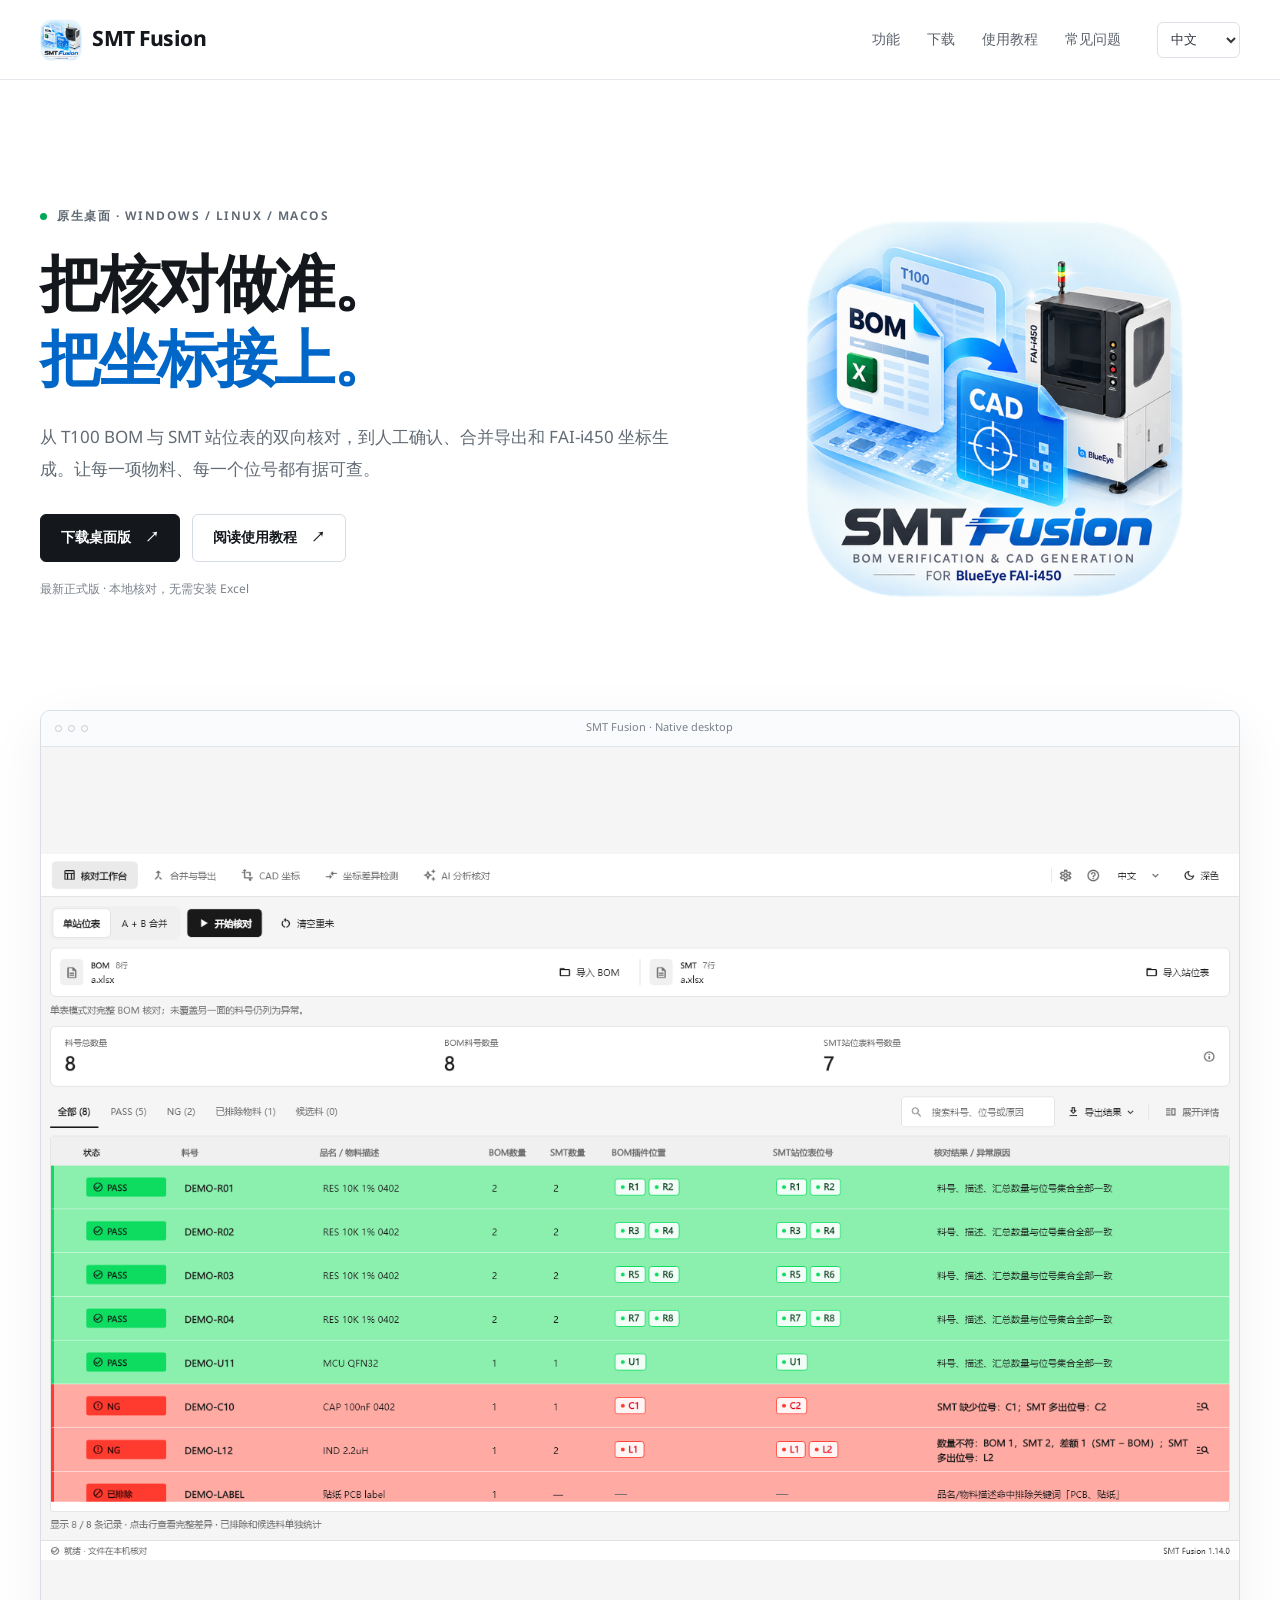
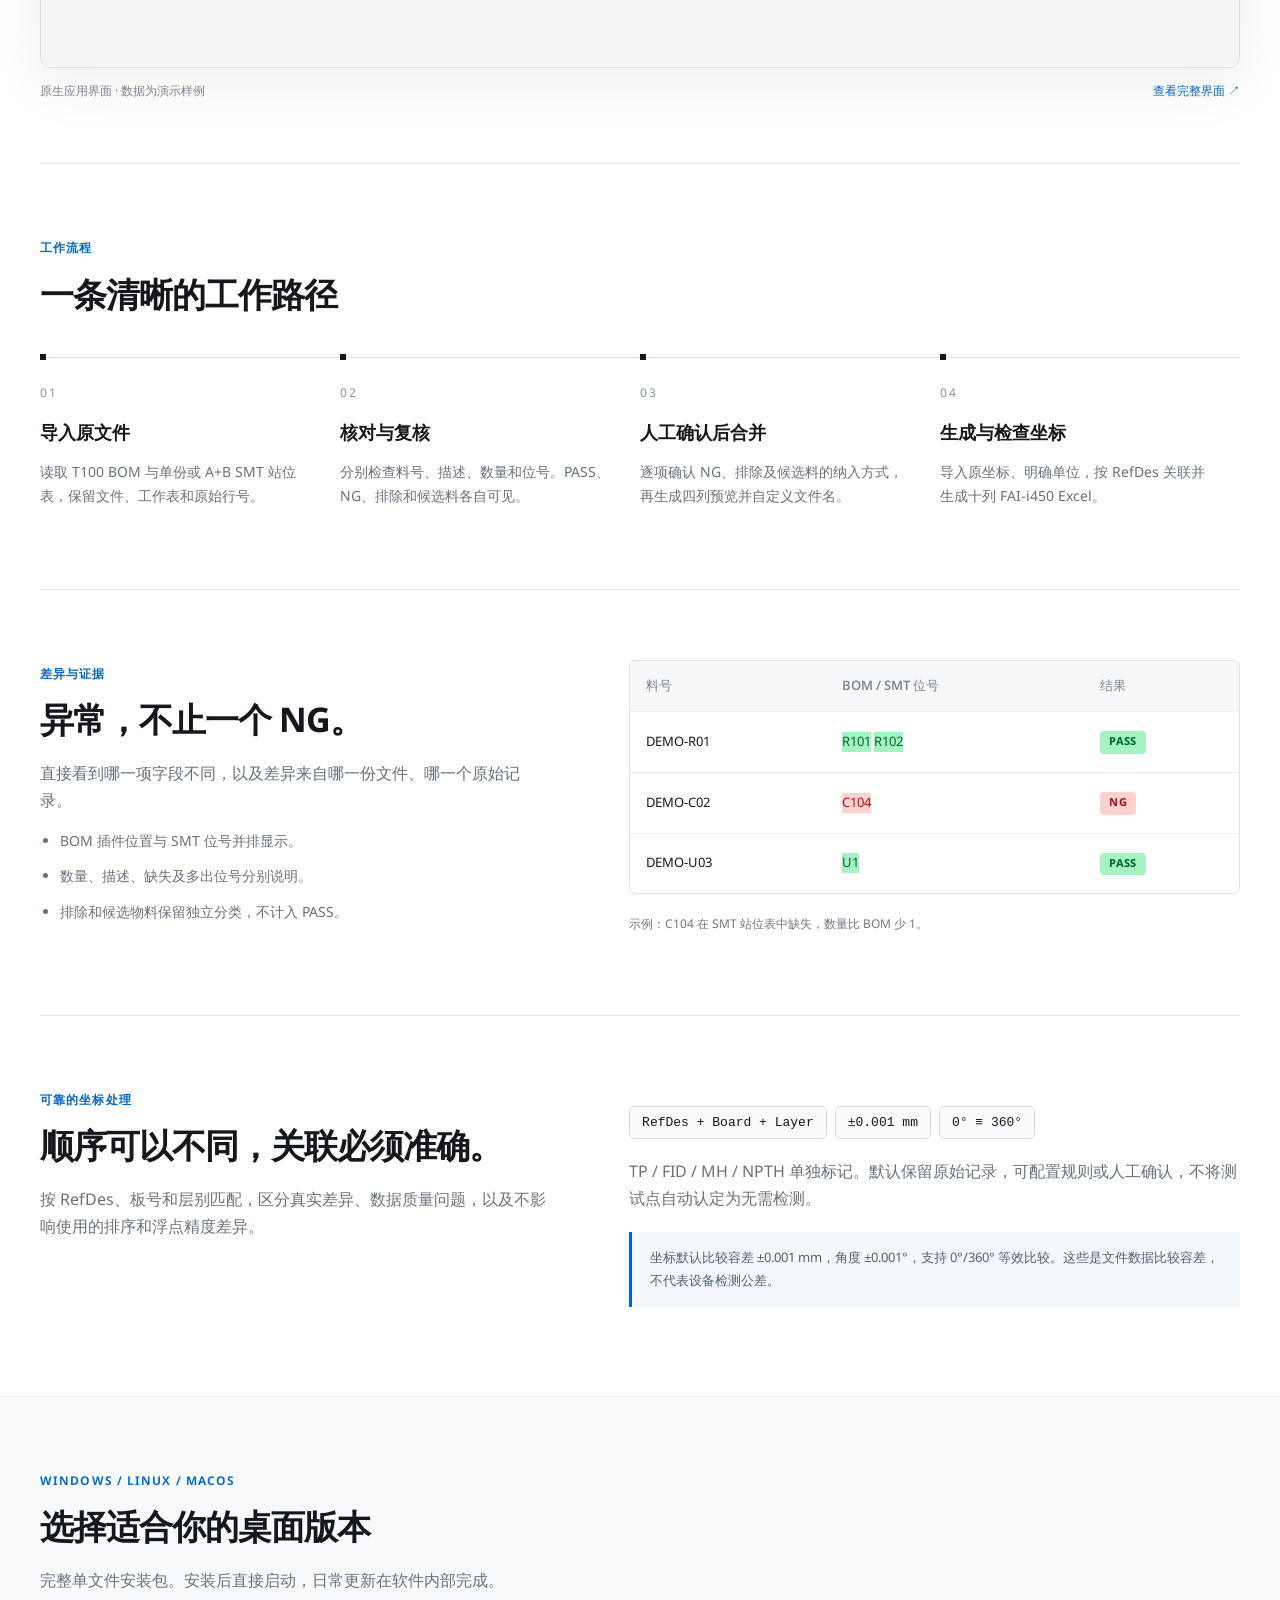
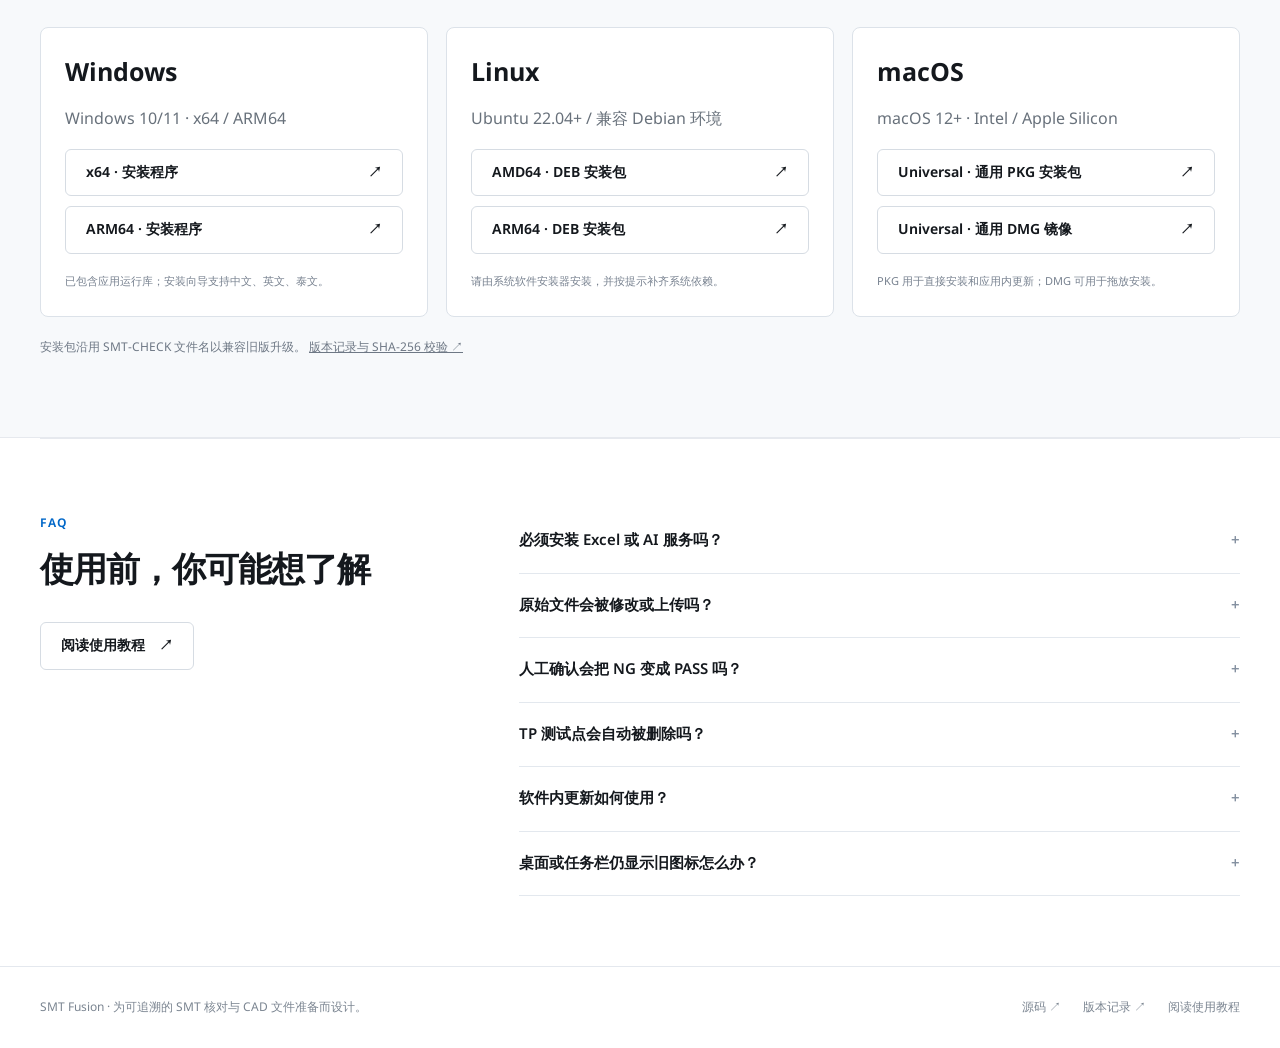
==== website/index.html @ 7cb25e5f "Fix Windows shell icons, streamline desktop UI and add multilingual site" ====
<!doctype html>
<html lang="zh-CN" translate="no"><head><meta charset="utf-8"><meta name="google" content="notranslate"><meta name="viewport" content="width=device-width,initial-scale=1"><title>SMT Fusion — BOM 核对与 CAD 坐标生成</title><meta name="description" content="SMT Fusion 原生桌面应用：T100 BOM 与 SMT 站位表双向核对、人工确认合并、FAI-i450 坐标生成与坐标差异检测。下载 Windows、Linux、macOS 安装包，阅读完整使用教程。"><meta property="og:title" content="SMT Fusion · 从 BOM 核对到 CAD 坐标"><meta property="og:description" content="让每一项物料、每一个位号都有据可查。原生桌面应用与完整操作教程。"><meta property="og:image" content="https://smt-fusion-desktop.yy19273767397472432.chatgpt.site/assets/app-icon.png"><meta name="theme-color" content="#ffffff"><link rel="icon" href="assets/app-icon.png"><link rel="stylesheet" href="styles.css"><script src="content.js" defer></script><script src="site.js" defer></script></head><body data-page="home"><a class="skip" href="#main">跳至内容 / Skip to content</a><header id="site-header"></header><main id="main"></main><footer id="site-footer"></footer></body></html>
---- website/styles.css ----
@font-face{font-family:NotoThai;src:url(assets/NotoSansThai.ttf) format('truetype');font-display:swap}*{box-sizing:border-box}html{scroll-behavior:smooth;scroll-padding-top:95px}body{margin:0;background:#fff;color:#14181d;font:16px/1.7 Inter,-apple-system,BlinkMacSystemFont,"Segoe UI","Microsoft YaHei",NotoThai,sans-serif}a{color:inherit;text-decoration:none}button,input,select{font:inherit}button,a,select,input{outline-offset:5px}button,a,select{touch-action:manipulation}a:focus-visible,button:focus-visible,select:focus-visible,input:focus-visible{outline:2px solid #0067c8}.skip{position:fixed;left:12px;top:-70px;background:#14181d;color:#fff;padding:12px;z-index:20}.skip:focus{top:8px}.container{width:min(1240px,calc(100% - 80px));margin:auto}.site-header{height:80px;border-bottom:1px solid #e4e7eb;background:#fff;position:sticky;top:0;z-index:10}.header-inner{height:100%;display:flex;align-items:center;gap:36px}.brand{display:flex;align-items:center;gap:10px;font-weight:750;font-size:21px;white-space:nowrap;letter-spacing:-.5px}.brand img{width:42px;height:42px}.header-inner nav{display:flex;gap:27px;margin-left:auto;font-size:14px;color:#5b616b}.header-inner nav a:hover,.header-inner nav a[aria-current]{color:#0067c8}.lang{background:#fff;border:1px solid #dce1e7;border-radius:6px;padding:6px 9px;font-size:13px;color:#303840}.hero{padding:72px 0 46px;display:grid;grid-template-columns:1.3fr 1fr;align-items:center;gap:70px}.eyebrow{font-size:12px;letter-spacing:1.5px;color:#5f6873;font-weight:650;text-transform:uppercase;display:flex;gap:10px;align-items:center}.eyebrow:before{content:"";width:7px;height:7px;border-radius:50%;background:#00a858}.hero h1{font-size:clamp(40px,4.8vw,66px);line-height:1.22;letter-spacing:-2.5px;margin:23px 0 22px;font-weight:760}.hero h1 em{font-style:normal;color:#0067c8}.lead{font-size:17px;line-height:1.9;color:#626b75;max-width:660px}.actions{display:flex;gap:12px;align-items:center;flex-wrap:wrap;margin-top:28px}.button{border:1px solid #d6dce3;padding:11px 20px;display:inline-flex;align-items:center;justify-content:center;gap:14px;border-radius:6px;font-size:14px;font-weight:650;cursor:pointer;background:#fff;min-height:46px}.button:hover{border-color:#14181d;background:#f4f6f8}.button.primary{background:#14181d;color:#fff;border-color:#14181d}.button.primary:hover{background:#343b45}.version-line{font-size:12px;color:#7b828b;margin-top:17px}.hero-art{width:100%;max-width:385px;justify-self:center;aspect-ratio:1;object-fit:contain}.product{margin:0 auto 62px}.window{border:1px solid #d9dee5;border-radius:10px;overflow:hidden;background:#f6f7f9;box-shadow:0 18px 55px #12203310}.window-bar{height:36px;display:flex;align-items:center;gap:6px;padding:0 14px;border-bottom:1px solid #e1e5ea;background:#fafbfc;color:#7b828b;font-size:11px}.window-dot{width:7px;height:7px;border:1px solid #c5ccd5;border-radius:50%}.window-bar span:last-child{margin:auto}.product img{width:100%;display:block;aspect-ratio:1560/920;object-fit:contain;background:#f5f5f5}.caption{font-size:12px;color:#7b828b;display:flex;gap:18px;justify-content:space-between;flex-wrap:wrap;margin-top:13px}.caption a{color:#0067c8}.section{padding:70px 0;border-top:1px solid #e6e9ee}.kicker{color:#0067c8;font-weight:650;font-size:12px;letter-spacing:1.1px;text-transform:uppercase}h2{font-size:34px;line-height:1.35;letter-spacing:-1px;margin:12px 0 16px;font-weight:720}h3{font-size:18px;margin:0 0 12px}p{margin:10px 0}.muted{color:#68717b}.workflow{display:grid;grid-template-columns:repeat(4,1fr);margin-top:38px;border-top:1px solid #dce2e9}.workflow article{padding:25px 27px 0 0;position:relative}.workflow article:before{content:"";display:block;width:6px;height:6px;background:#14181d;position:absolute;top:-4px}.step-num{color:#8893a2;font-size:12px;letter-spacing:2px;margin-bottom:15px;display:block}.workflow p{font-size:14px;color:#68717b}.split{display:grid;grid-template-columns:1fr 1.2fr;gap:80px;align-items:start}.split ul{padding-left:20px;color:#68717b;font-size:14px}.split li{margin:12px 0}.data-box{border:1px solid #dce2e9;border-radius:7px;overflow:hidden}.data-box table{width:100%;border-collapse:collapse;font-size:13px}.data-box th{font-weight:550;text-align:left;background:#f7f8fa;color:#7b828b;padding:14px 16px}.data-box td{padding:18px 16px;border-top:1px solid #edf0f3}.badge{display:inline-block;padding:2px 9px;border-radius:4px;font-size:11px;font-weight:750;letter-spacing:.3px}.pass{color:#00672e;background:#a6f3c2}.ng{color:#a5161f;background:#ffd2cf}.delta{font-size:12px;color:#db1532}.mini-note{padding:15px 17px;background:#fafbfc;font-size:12px;border-top:1px solid #e6e9ee;color:#6e7885}.tags{display:flex;gap:8px;flex-wrap:wrap;margin:20px 0}.tag{border:1px solid #d3dce8;background:#f8fafc;border-radius:5px;padding:6px 12px;font:13px/1.5 Consolas,monospace}.code-note{background:#f5f8fc;border-left:3px solid #0067c8;padding:19px 22px;font-size:14px;color:#415063;margin-top:22px}.downloads{background:#f7f9fb;border-top:1px solid #e6e9ee;border-bottom:1px solid #e6e9ee;padding:70px 0}.download-grid{display:grid;grid-template-columns:repeat(3,1fr);gap:18px;margin-top:32px}.download-card{background:#fff;border:1px solid #dce2e9;border-radius:8px;padding:24px;display:flex;flex-direction:column;align-items:start}.platform{font-size:25px;font-weight:700;margin-bottom:2px}.platform-note{color:#79838f;font-size:12px;margin:0 0 19px}.download-card .button{width:100%;justify-content:space-between;margin:5px 0}.download-card small{font-size:11px;color:#788290;margin-top:14px}.download-note{font-size:12px;color:#6e7885;margin-top:20px}.download-note a{text-decoration:underline}.faq-layout{display:grid;grid-template-columns:.7fr 1.3fr;gap:90px}.faq details{border-bottom:1px solid #e3e8ee;padding:19px 0}.faq summary{cursor:pointer;font-weight:600;font-size:15px;list-style:none;display:flex;justify-content:space-between;gap:15px}.faq summary:after{content:"+";color:#8490a0}.faq details[open] summary:after{content:"−"}.faq details p{font-size:14px;color:#68717b;padding-right:20px}.footer{padding:30px 0;border-top:1px solid #e4e8ee;font-size:12px;color:#7b8591}.footer-inner{display:flex;justify-content:space-between;gap:20px;align-items:center;flex-wrap:wrap}.footer a:hover{color:#0067c8}.footer-links{display:flex;gap:22px}.guide-shell{display:grid;grid-template-columns:220px 1fr;gap:65px;padding-top:42px;padding-bottom:80px}.guide-nav{position:sticky;top:105px;align-self:start;max-height:calc(100vh - 135px);overflow:auto}.guide-nav label{display:block;font-size:11px;color:#8a94a0;margin:20px 0 9px;letter-spacing:1px}.guide-nav a{display:block;padding:7px 11px;margin:2px 0;border-radius:4px;font-size:13px;color:#637080;border-left:2px solid transparent}.guide-nav a:hover,.guide-nav a.active{color:#0067c8;background:#f2f6fb;border-color:#0067c8}.guide-search{width:100%;border:1px solid #dce2e9;border-radius:5px;padding:9px 11px;font-size:12px;background:#fff}.guide-content{min-width:0;max-width:840px}.guide-content h1{font-size:39px;letter-spacing:-1.3px;line-height:1.4;margin:12px 0 18px}.guide-intro{color:#6e7885;font-size:15px}.guide-section{border-top:1px solid #e4e8ef;padding-top:27px;margin-top:38px;scroll-margin-top:100px}.guide-section h2{font-size:25px;letter-spacing:-.5px}.guide-section ol,.guide-section ul{padding-left:22px;font-size:14px}.guide-section li{padding:5px 0;line-height:1.95}.guide-section table{width:100%;border-collapse:collapse;font-size:13px;margin:20px 0}.guide-section th,.guide-section td{padding:12px;text-align:left;border:1px solid #e2e7ee}.guide-section th{background:#f7f9fb}.notice{padding:15px 18px;background:#f4f7fb;border-left:3px solid #0067c8;font-size:13px;color:#526071;margin:19px 0}.notice.red{border-color:#df2835;background:#fff5f4;color:#9f303a}.guide-section code{background:#f0f3f7;padding:2px 5px;border-radius:3px;font-size:12px;overflow-wrap:anywhere}.no-results{padding:25px 0;color:#7b8591}.empty{display:none!important}[hidden]{display:none!important}
@media(min-width:1500px){.hero{padding-top:90px}}@media(max-width:1000px){.container{width:calc(100% - 48px)}.hero{gap:35px;grid-template-columns:1.4fr 1fr}.hero h1{font-size:45px}.hero-art{max-width:300px}.header-inner{gap:18px}.header-inner nav{gap:17px}.split{gap:35px}.faq-layout{gap:35px}.guide-shell{grid-template-columns:175px 1fr;gap:35px}.download-card{padding:20px}.workflow article{padding-right:18px}h2{font-size:29px}}@media(max-width:700px){.container{width:calc(100% - 36px)}.site-header{height:68px}.brand{font-size:18px}.brand img{width:34px;height:34px}.header-inner{gap:10px}.header-inner nav{gap:15px;font-size:12px}.header-inner nav a:first-child,.header-inner nav a:last-child{display:none}.lang{max-width:84px;padding:5px}.hero{padding:38px 0 24px;grid-template-columns:1fr;gap:22px}.hero h1{font-size:43px;margin:18px 0;letter-spacing:-1.6px}.hero-art{max-width:250px;order:-1;display:none}.lead{font-size:15px}.hero .eyebrow{font-size:10px;letter-spacing:.5px}.button{padding:10px 15px;font-size:13px}.product{margin-bottom:36px}.product .window{border-radius:6px}.window-bar{height:27px;font-size:9px}.caption{font-size:10px;gap:7px}.section,.downloads{padding:43px 0}h2{font-size:28px}.workflow{grid-template-columns:repeat(2,1fr);gap:25px 10px}.workflow article:nth-child(n+3):before{display:none}.workflow article{padding-top:21px}.workflow h3{font-size:16px}.workflow p{font-size:13px}.split,.faq-layout{grid-template-columns:1fr;gap:23px}.data-box th,.data-box td{padding:12px 10px;font-size:12px}.download-grid{grid-template-columns:1fr;gap:13px}.download-card{padding:23px}.platform{font-size:22px}.faq-layout{gap:3px}.faq details{padding:17px 0}.footer-inner{align-items:start}.guide-shell{grid-template-columns:1fr;gap:26px;padding-top:23px}.guide-nav{position:static;max-height:none;border-bottom:1px solid #dce2e9;padding-bottom:18px}.guide-nav label{display:none}.guide-nav .guide-links{display:flex;overflow:auto;margin-top:12px;gap:5px;padding-bottom:5px}.guide-nav a{white-space:nowrap;border-left:0;border-bottom:2px solid transparent;border-radius:0;font-size:12px;padding:5px 10px}.guide-content h1{font-size:30px}.guide-section h2{font-size:22px}.guide-section table{font-size:11px}.guide-section th,.guide-section td{padding:9px 6px}.guide-section{scroll-margin-top:85px}.footer-links{gap:15px}.no-results{font-size:13px}}@media(prefers-reduced-motion:reduce){html{scroll-behavior:auto}*{animation:none!important;transition:none!important}}@media print{.site-header,.guide-nav,.actions,.footer{display:none}.guide-shell{display:block}.guide-section[hidden]{display:block}.container{width:100%}.guide-section{break-inside:avoid}}
[hidden]{display:none!important}
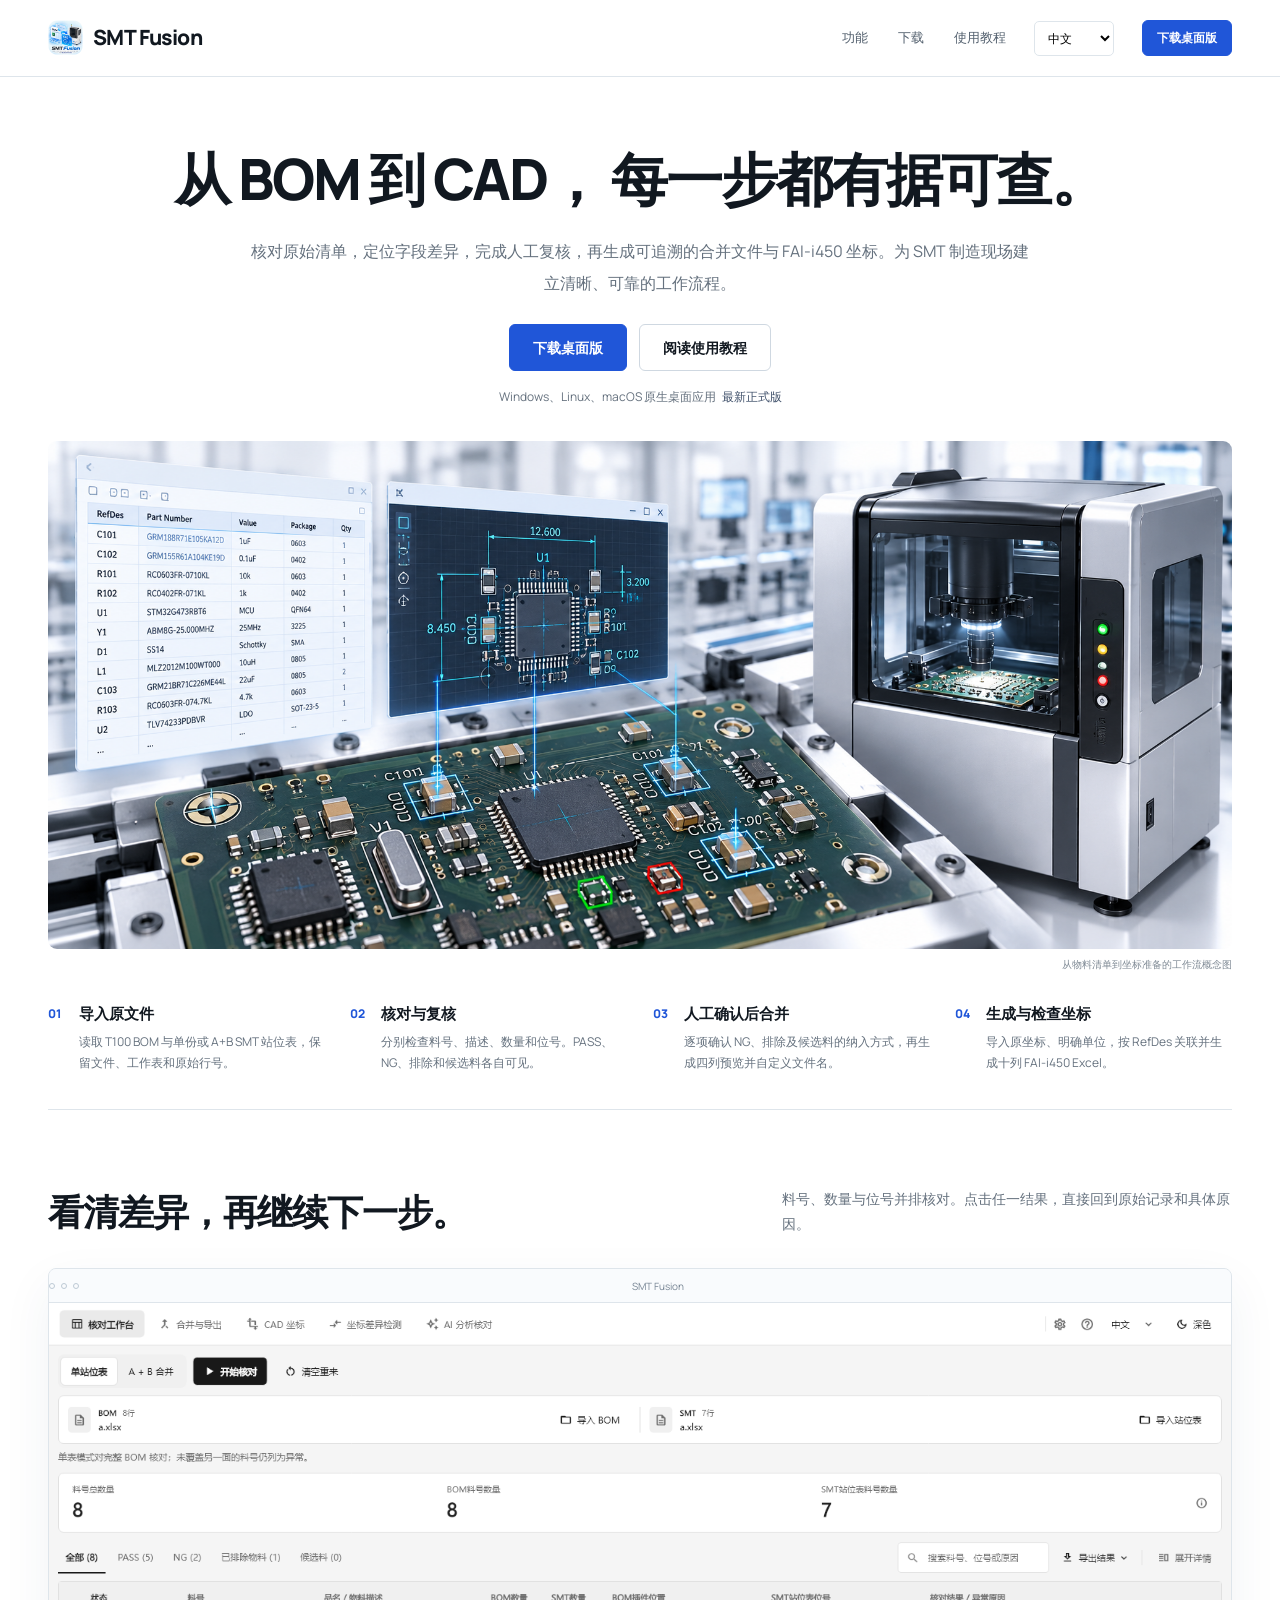
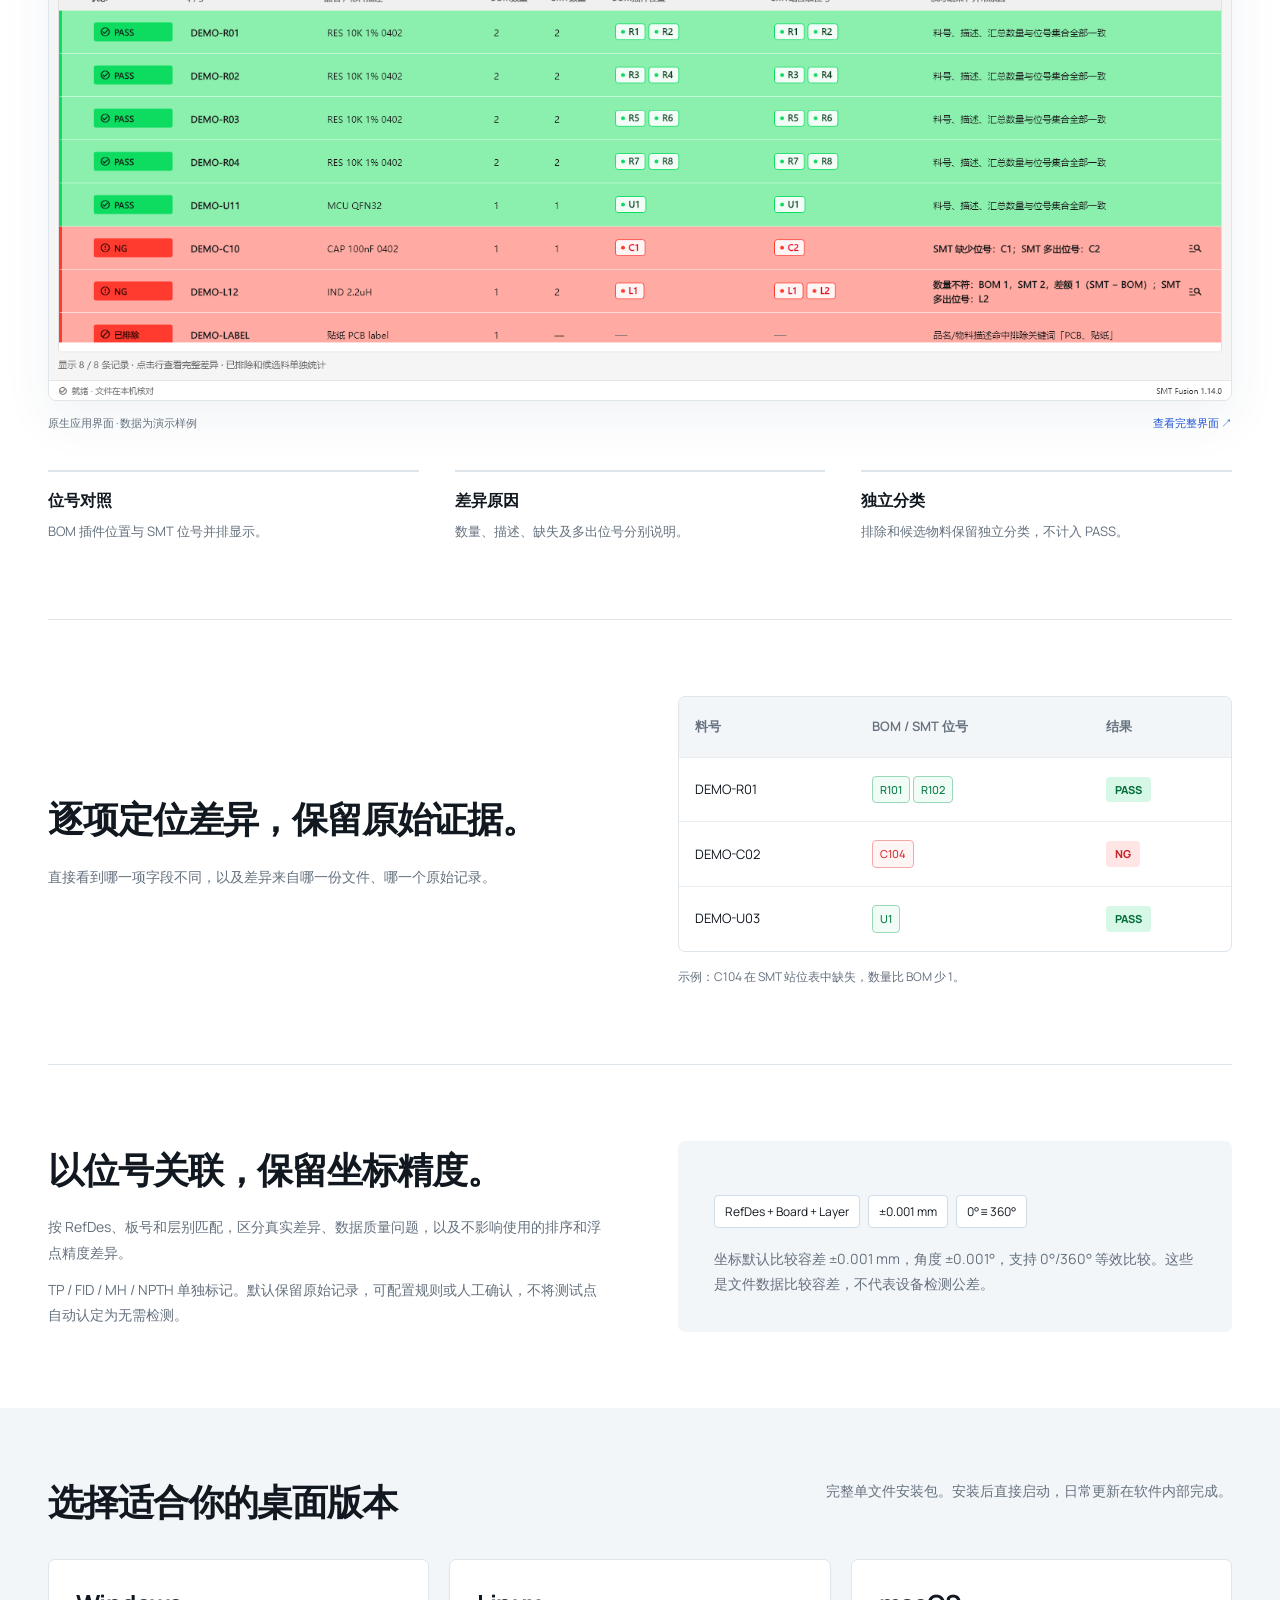
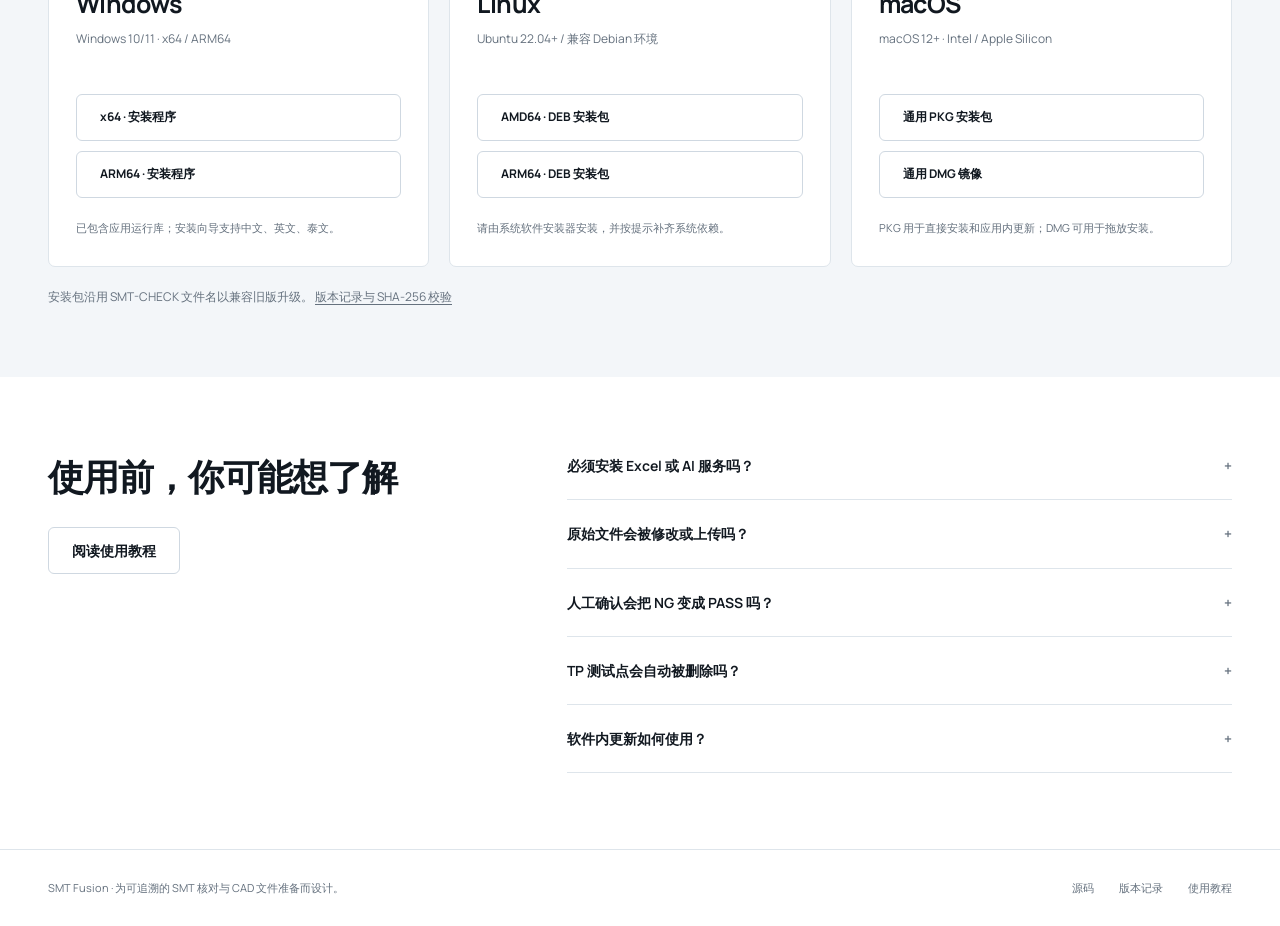
==== commit 20984e50: "Redesign official site with campaign artwork and detailed multilingual guide on GitHub Pages" ====
--- a/website/index.html
+++ b/website/index.html
@@ -1,3 +1,2 @@
 <!doctype html>
-<html lang="zh-CN" translate="no"><head><meta charset="utf-8"><meta name="google" content="notranslate"><meta name="viewport" content="width=device-width,initial-scale=1"><title>SMT Fusion — BOM 核对与 CAD 坐标生成</title><meta name="description" content="SMT Fusion 原生桌面应用：T100 BOM 与 SMT 站位表双向核对、人工确认合并、FAI-i450 坐标生成与坐标差异检测。下载 Windows、Linux、macOS 安装包，阅读完整使用教程。"><meta property="og:title" content="SMT Fusion · 从 BOM 核对到 CAD 坐标"><meta property="og:description" content="让每一项物料、每一个位号都有据可查。原生桌面应用与完整操作教程。"><meta property="og:image" content="https://smt-fusion-desktop.yy19273767397472432.chatgpt.site/assets/app-icon.png"><meta name="theme-color" content="#ffffff"><link rel="icon" href="assets/app-icon.png"><link rel="stylesheet" href="styles.css"><script src="content.js" defer></script><script src="site.js" defer></script></head><body data-page="home"><a class="skip" href="#main">跳至内容 / Skip to content</a><header id="site-header"></header><main id="main"></main><footer id="site-footer"></footer></body></html>
-
+<html lang="zh-CN" translate="no"><head><meta charset="utf-8"><meta name="google" content="notranslate"><meta name="viewport" content="width=device-width,initial-scale=1"><title>SMT Fusion — BOM 核对与 CAD 坐标生成</title><meta name="description" content="SMT Fusion 原生桌面应用：T100 BOM 与 SMT 站位表双向核对、人工确认合并、FAI-i450 坐标生成与坐标差异检测。下载 Windows、Linux、macOS 安装包，阅读完整使用教程。"><meta property="og:title" content="SMT Fusion · 从 BOM 核对到 CAD 坐标"><meta property="og:description" content="让每一项物料、每一个位号都有据可查。原生桌面应用与完整操作教程。"><meta property="og:image" content="https://marginal-z.github.io/SMT-CHECK/assets/hero-production.png"><meta name="theme-color" content="#ffffff"><link rel="canonical" href="https://marginal-z.github.io/SMT-CHECK/"><link rel="icon" href="assets/app-icon.png"><link rel="stylesheet" href="styles.css"><script src="content.js" defer></script><script src="site.js" defer></script></head><body data-page="home"><a class="skip" href="#main">跳至内容 / Skip to content</a><header id="site-header"></header><main id="main"></main><footer id="site-footer"></footer></body></html>
--- a/website/styles.css
+++ b/website/styles.css
@@ -1,3 +1,9 @@
-@font-face{font-family:NotoThai;src:url(assets/NotoSansThai.ttf) format('truetype');font-display:swap}*{box-sizing:border-box}html{scroll-behavior:smooth;scroll-padding-top:95px}body{margin:0;background:#fff;color:#14181d;font:16px/1.7 Inter,-apple-system,BlinkMacSystemFont,"Segoe UI","Microsoft YaHei",NotoThai,sans-serif}a{color:inherit;text-decoration:none}button,input,select{font:inherit}button,a,select,input{outline-offset:5px}button,a,select{touch-action:manipulation}a:focus-visible,button:focus-visible,select:focus-visible,input:focus-visible{outline:2px solid #0067c8}.skip{position:fixed;left:12px;top:-70px;background:#14181d;color:#fff;padding:12px;z-index:20}.skip:focus{top:8px}.container{width:min(1240px,calc(100% - 80px));margin:auto}.site-header{height:80px;border-bottom:1px solid #e4e7eb;background:#fff;position:sticky;top:0;z-index:10}.header-inner{height:100%;display:flex;align-items:center;gap:36px}.brand{display:flex;align-items:center;gap:10px;font-weight:750;font-size:21px;white-space:nowrap;letter-spacing:-.5px}.brand img{width:42px;height:42px}.header-inner nav{display:flex;gap:27px;margin-left:auto;font-size:14px;color:#5b616b}.header-inner nav a:hover,.header-inner nav a[aria-current]{color:#0067c8}.lang{background:#fff;border:1px solid #dce1e7;border-radius:6px;padding:6px 9px;font-size:13px;color:#303840}.hero{padding:72px 0 46px;display:grid;grid-template-columns:1.3fr 1fr;align-items:center;gap:70px}.eyebrow{font-size:12px;letter-spacing:1.5px;color:#5f6873;font-weight:650;text-transform:uppercase;display:flex;gap:10px;align-items:center}.eyebrow:before{content:"";width:7px;height:7px;border-radius:50%;background:#00a858}.hero h1{font-size:clamp(40px,4.8vw,66px);line-height:1.22;letter-spacing:-2.5px;margin:23px 0 22px;font-weight:760}.hero h1 em{font-style:normal;color:#0067c8}.lead{font-size:17px;line-height:1.9;color:#626b75;max-width:660px}.actions{display:flex;gap:12px;align-items:center;flex-wrap:wrap;margin-top:28px}.button{border:1px solid #d6dce3;padding:11px 20px;display:inline-flex;align-items:center;justify-content:center;gap:14px;border-radius:6px;font-size:14px;font-weight:650;cursor:pointer;background:#fff;min-height:46px}.button:hover{border-color:#14181d;background:#f4f6f8}.button.primary{background:#14181d;color:#fff;border-color:#14181d}.button.primary:hover{background:#343b45}.version-line{font-size:12px;color:#7b828b;margin-top:17px}.hero-art{width:100%;max-width:385px;justify-self:center;aspect-ratio:1;object-fit:contain}.product{margin:0 auto 62px}.window{border:1px solid #d9dee5;border-radius:10px;overflow:hidden;background:#f6f7f9;box-shadow:0 18px 55px #12203310}.window-bar{height:36px;display:flex;align-items:center;gap:6px;padding:0 14px;border-bottom:1px solid #e1e5ea;background:#fafbfc;color:#7b828b;font-size:11px}.window-dot{width:7px;height:7px;border:1px solid #c5ccd5;border-radius:50%}.window-bar span:last-child{margin:auto}.product img{width:100%;display:block;aspect-ratio:1560/920;object-fit:contain;background:#f5f5f5}.caption{font-size:12px;color:#7b828b;display:flex;gap:18px;justify-content:space-between;flex-wrap:wrap;margin-top:13px}.caption a{color:#0067c8}.section{padding:70px 0;border-top:1px solid #e6e9ee}.kicker{color:#0067c8;font-weight:650;font-size:12px;letter-spacing:1.1px;text-transform:uppercase}h2{font-size:34px;line-height:1.35;letter-spacing:-1px;margin:12px 0 16px;font-weight:720}h3{font-size:18px;margin:0 0 12px}p{margin:10px 0}.muted{color:#68717b}.workflow{display:grid;grid-template-columns:repeat(4,1fr);margin-top:38px;border-top:1px solid #dce2e9}.workflow article{padding:25px 27px 0 0;position:relative}.workflow article:before{content:"";display:block;width:6px;height:6px;background:#14181d;position:absolute;top:-4px}.step-num{color:#8893a2;font-size:12px;letter-spacing:2px;margin-bottom:15px;display:block}.workflow p{font-size:14px;color:#68717b}.split{display:grid;grid-template-columns:1fr 1.2fr;gap:80px;align-items:start}.split ul{padding-left:20px;color:#68717b;font-size:14px}.split li{margin:12px 0}.data-box{border:1px solid #dce2e9;border-radius:7px;overflow:hidden}.data-box table{width:100%;border-collapse:collapse;font-size:13px}.data-box th{font-weight:550;text-align:left;background:#f7f8fa;color:#7b828b;padding:14px 16px}.data-box td{padding:18px 16px;border-top:1px solid #edf0f3}.badge{display:inline-block;padding:2px 9px;border-radius:4px;font-size:11px;font-weight:750;letter-spacing:.3px}.pass{color:#00672e;background:#a6f3c2}.ng{color:#a5161f;background:#ffd2cf}.delta{font-size:12px;color:#db1532}.mini-note{padding:15px 17px;background:#fafbfc;font-size:12px;border-top:1px solid #e6e9ee;color:#6e7885}.tags{display:flex;gap:8px;flex-wrap:wrap;margin:20px 0}.tag{border:1px solid #d3dce8;background:#f8fafc;border-radius:5px;padding:6px 12px;font:13px/1.5 Consolas,monospace}.code-note{background:#f5f8fc;border-left:3px solid #0067c8;padding:19px 22px;font-size:14px;color:#415063;margin-top:22px}.downloads{background:#f7f9fb;border-top:1px solid #e6e9ee;border-bottom:1px solid #e6e9ee;padding:70px 0}.download-grid{display:grid;grid-template-columns:repeat(3,1fr);gap:18px;margin-top:32px}.download-card{background:#fff;border:1px solid #dce2e9;border-radius:8px;padding:24px;display:flex;flex-direction:column;align-items:start}.platform{font-size:25px;font-weight:700;margin-bottom:2px}.platform-note{color:#79838f;font-size:12px;margin:0 0 19px}.download-card .button{width:100%;justify-content:space-between;margin:5px 0}.download-card small{font-size:11px;color:#788290;margin-top:14px}.download-note{font-size:12px;color:#6e7885;margin-top:20px}.download-note a{text-decoration:underline}.faq-layout{display:grid;grid-template-columns:.7fr 1.3fr;gap:90px}.faq details{border-bottom:1px solid #e3e8ee;padding:19px 0}.faq summary{cursor:pointer;font-weight:600;font-size:15px;list-style:none;display:flex;justify-content:space-between;gap:15px}.faq summary:after{content:"+";color:#8490a0}.faq details[open] summary:after{content:"−"}.faq details p{font-size:14px;color:#68717b;padding-right:20px}.footer{padding:30px 0;border-top:1px solid #e4e8ee;font-size:12px;color:#7b8591}.footer-inner{display:flex;justify-content:space-between;gap:20px;align-items:center;flex-wrap:wrap}.footer a:hover{color:#0067c8}.footer-links{display:flex;gap:22px}.guide-shell{display:grid;grid-template-columns:220px 1fr;gap:65px;padding-top:42px;padding-bottom:80px}.guide-nav{position:sticky;top:105px;align-self:start;max-height:calc(100vh - 135px);overflow:auto}.guide-nav label{display:block;font-size:11px;color:#8a94a0;margin:20px 0 9px;letter-spacing:1px}.guide-nav a{display:block;padding:7px 11px;margin:2px 0;border-radius:4px;font-size:13px;color:#637080;border-left:2px solid transparent}.guide-nav a:hover,.guide-nav a.active{color:#0067c8;background:#f2f6fb;border-color:#0067c8}.guide-search{width:100%;border:1px solid #dce2e9;border-radius:5px;padding:9px 11px;font-size:12px;background:#fff}.guide-content{min-width:0;max-width:840px}.guide-content h1{font-size:39px;letter-spacing:-1.3px;line-height:1.4;margin:12px 0 18px}.guide-intro{color:#6e7885;font-size:15px}.guide-section{border-top:1px solid #e4e8ef;padding-top:27px;margin-top:38px;scroll-margin-top:100px}.guide-section h2{font-size:25px;letter-spacing:-.5px}.guide-section ol,.guide-section ul{padding-left:22px;font-size:14px}.guide-section li{padding:5px 0;line-height:1.95}.guide-section table{width:100%;border-collapse:collapse;font-size:13px;margin:20px 0}.guide-section th,.guide-section td{padding:12px;text-align:left;border:1px solid #e2e7ee}.guide-section th{background:#f7f9fb}.notice{padding:15px 18px;background:#f4f7fb;border-left:3px solid #0067c8;font-size:13px;color:#526071;margin:19px 0}.notice.red{border-color:#df2835;background:#fff5f4;color:#9f303a}.guide-section code{background:#f0f3f7;padding:2px 5px;border-radius:3px;font-size:12px;overflow-wrap:anywhere}.no-results{padding:25px 0;color:#7b8591}.empty{display:none!important}[hidden]{display:none!important}
-@media(min-width:1500px){.hero{padding-top:90px}}@media(max-width:1000px){.container{width:calc(100% - 48px)}.hero{gap:35px;grid-template-columns:1.4fr 1fr}.hero h1{font-size:45px}.hero-art{max-width:300px}.header-inner{gap:18px}.header-inner nav{gap:17px}.split{gap:35px}.faq-layout{gap:35px}.guide-shell{grid-template-columns:175px 1fr;gap:35px}.download-card{padding:20px}.workflow article{padding-right:18px}h2{font-size:29px}}@media(max-width:700px){.container{width:calc(100% - 36px)}.site-header{height:68px}.brand{font-size:18px}.brand img{width:34px;height:34px}.header-inner{gap:10px}.header-inner nav{gap:15px;font-size:12px}.header-inner nav a:first-child,.header-inner nav a:last-child{display:none}.lang{max-width:84px;padding:5px}.hero{padding:38px 0 24px;grid-template-columns:1fr;gap:22px}.hero h1{font-size:43px;margin:18px 0;letter-spacing:-1.6px}.hero-art{max-width:250px;order:-1;display:none}.lead{font-size:15px}.hero .eyebrow{font-size:10px;letter-spacing:.5px}.button{padding:10px 15px;font-size:13px}.product{margin-bottom:36px}.product .window{border-radius:6px}.window-bar{height:27px;font-size:9px}.caption{font-size:10px;gap:7px}.section,.downloads{padding:43px 0}h2{font-size:28px}.workflow{grid-template-columns:repeat(2,1fr);gap:25px 10px}.workflow article:nth-child(n+3):before{display:none}.workflow article{padding-top:21px}.workflow h3{font-size:16px}.workflow p{font-size:13px}.split,.faq-layout{grid-template-columns:1fr;gap:23px}.data-box th,.data-box td{padding:12px 10px;font-size:12px}.download-grid{grid-template-columns:1fr;gap:13px}.download-card{padding:23px}.platform{font-size:22px}.faq-layout{gap:3px}.faq details{padding:17px 0}.footer-inner{align-items:start}.guide-shell{grid-template-columns:1fr;gap:26px;padding-top:23px}.guide-nav{position:static;max-height:none;border-bottom:1px solid #dce2e9;padding-bottom:18px}.guide-nav label{display:none}.guide-nav .guide-links{display:flex;overflow:auto;margin-top:12px;gap:5px;padding-bottom:5px}.guide-nav a{white-space:nowrap;border-left:0;border-bottom:2px solid transparent;border-radius:0;font-size:12px;padding:5px 10px}.guide-content h1{font-size:30px}.guide-section h2{font-size:22px}.guide-section table{font-size:11px}.guide-section th,.guide-section td{padding:9px 6px}.guide-section{scroll-margin-top:85px}.footer-links{gap:15px}.no-results{font-size:13px}}@media(prefers-reduced-motion:reduce){html{scroll-behavior:auto}*{animation:none!important;transition:none!important}}@media print{.site-header,.guide-nav,.actions,.footer{display:none}.guide-shell{display:block}.guide-section[hidden]{display:block}.container{width:100%}.guide-section{break-inside:avoid}}
-[hidden]{display:none!important}
+@font-face{font-family:Manrope;src:url(assets/Manrope.ttf) format('truetype');font-display:swap}@font-face{font-family:NotoThai;src:url(assets/NotoSansThai.ttf) format('truetype');font-display:swap}
+:root{--ink:#111820;--muted:#65717e;--line:#dee5eb;--wash:#f3f6f9;--blue:#2056d8;--green:#087a45;--red:#d72f32}*{box-sizing:border-box}html{scroll-behavior:smooth;scroll-padding-top:100px}body{margin:0;color:var(--ink);background:#fff;font:15px/1.8 Manrope,'Microsoft YaHei',NotoThai,sans-serif;-webkit-font-smoothing:antialiased}a{color:inherit;text-decoration:none}button,input,select{font:inherit}button,a,select{touch-action:manipulation}button{cursor:pointer}a:focus-visible,button:focus-visible,input:focus-visible,select:focus-visible{outline:2px solid var(--blue);outline-offset:5px}[hidden]{display:none!important}img{max-width:100%;height:auto}h1,h2,h3,p{margin:0}h1,h2,h3{line-height:1.35}h2{font-size:36px;font-weight:750;letter-spacing:-1.1px}h3{font-size:19px;font-weight:700}.container{width:min(1280px,calc(100% - 96px));margin-inline:auto}.skip{position:fixed;top:-100px;left:15px;z-index:30;padding:12px;background:var(--ink);color:#fff}.skip:focus{top:8px}.site-header{position:sticky;top:0;z-index:20;background:#fffffffa;border-bottom:1px solid var(--line)}.header-inner{height:76px;display:flex;align-items:center;gap:28px}.brand{display:flex;align-items:center;gap:10px;white-space:nowrap;font-size:21px;font-weight:800;letter-spacing:-.6px}.brand img{width:35px;height:35px}.header-inner nav{display:flex;gap:30px;align-items:center;margin-left:auto;font-size:13px;color:#53606e}.header-inner nav a:hover,.header-inner nav a[aria-current]{color:var(--blue)}.lang{padding:7px 9px;border:1px solid var(--line);border-radius:5px;background:#fff;max-width:105px;font-size:12px}.button{display:inline-flex;align-items:center;justify-content:center;gap:12px;border:1px solid #cfd8e1;background:#fff;color:var(--ink);font-size:14px;font-weight:700;padding:12px 23px;border-radius:6px;min-height:47px;line-height:1.4}.button:hover{background:#f5f8fc;border-color:#9aaaba}.button.primary{background:var(--blue);border-color:var(--blue);color:#fff}.button.primary:hover{background:#1745b8}.header-download{font-size:12px;min-height:36px;padding:8px 14px}.actions{display:flex;justify-content:center;gap:12px;flex-wrap:wrap}.hero{text-align:center;padding:65px 0 0}.hero h1{font-size:clamp(36px,4.45vw,63px);line-height:1.29;font-weight:800;letter-spacing:-2px;max-width:1030px;margin:0 auto 21px;white-space:pre-line}.hero .lead{font-size:16px;line-height:1.95;color:var(--muted);max-width:780px;margin:0 auto 25px}.native-note{font-size:12px;color:var(--muted);margin:15px 0 34px}.native-note a{color:#40516b}.hero-visual{margin:0}.hero-visual img{display:block;width:100%;aspect-ratio:2.334;object-fit:cover;border-radius:9px}.art-caption{text-align:right;color:#7e8994;font-size:10px;margin-top:6px}.process-band{display:grid;grid-template-columns:repeat(4,1fr);margin-top:28px;padding-bottom:35px;border-bottom:1px solid var(--line);gap:25px}.process-band article{display:flex;gap:12px;align-items:start}.process-band .number{font-size:12px;color:var(--blue);font-weight:800;min-width:19px;line-height:26px}.process-band h3{font-size:15px;line-height:26px;margin-bottom:4px}.process-band p{font-size:12px;line-height:1.8;color:var(--muted)}.section{padding:76px 0}.section-head{display:flex;justify-content:space-between;align-items:end;gap:36px;margin-bottom:32px}.section-head h2{max-width:720px}.section-head p{max-width:450px;font-size:14px;color:var(--muted)}.product-window{border:1px solid var(--line);border-radius:8px;overflow:hidden;box-shadow:0 18px 50px #173b6310;background:var(--wash)}.window-bar{height:34px;border-bottom:1px solid var(--line);display:flex;justify-content:center;align-items:center;color:#778594;background:#f9fbfd;font-size:10px;gap:6px}.window-bar i{width:6px;height:6px;border:1px solid #bdc9d4;border-radius:50%}.window-bar span{margin:auto}.product-window img{display:block;width:100%;height:auto}.caption{display:flex;gap:20px;justify-content:space-between;align-items:center;flex-wrap:wrap;margin-top:12px;font-size:11px;color:var(--muted)}.caption a{color:var(--blue)}.benefits{display:grid;grid-template-columns:repeat(3,1fr);gap:36px;margin-top:37px}.benefits article{border-top:2px solid var(--line);padding-top:18px}.benefits h3{font-size:16px;margin-bottom:8px}.benefits p{font-size:13px;color:var(--muted)}.split{display:grid;grid-template-columns:1fr 1fr;gap:75px;align-items:center;border-top:1px solid var(--line)}.split h2{margin-bottom:20px}.split p{color:var(--muted);font-size:14px;margin-top:12px}.split ul{padding-left:20px;color:var(--muted);font-size:14px}.split li{margin:10px 0}.data-box{border:1px solid var(--line);border-radius:7px;overflow:hidden}.data-box table{border-collapse:collapse;width:100%;font-size:13px}.data-box th{text-align:left;color:var(--muted);font-weight:600;background:var(--wash)}.data-box td,.data-box th{padding:18px 16px;border-bottom:1px solid #e8edf2}.data-box tr:last-child td{border:0}.badge,.ref{display:inline-block;white-space:nowrap;border-radius:4px;font-size:11px;font-weight:750;padding:3px 9px}.badge.pass{color:#046d3a;background:#d8f8e7}.badge.ng{color:#c9232b;background:#ffe5e4}.ref{border:1px solid var(--line);padding:3px 7px;font-weight:500}.ref.pass{color:var(--green);border-color:#9ad8b8;background:#f1fcf6}.ref.ng{color:var(--red);border-color:#f0aaa8;background:#fff5f4}.example-note{font-size:12px!important;margin-top:14px!important}.coordinate-panel{padding:36px;background:var(--wash);border-radius:7px}.coordinate-example{display:grid;grid-template-columns:1fr 1fr;gap:18px;font-size:13px;margin:20px 0}.coordinate-example div{border-left:2px solid #9db7ef;padding-left:15px}.coordinate-example strong{display:block;font-size:23px;letter-spacing:-.5px;margin:4px 0}.tags{display:flex;flex-wrap:wrap;gap:8px;margin:18px 0}.tag{font-size:12px;border:1px solid #d0dce8;padding:5px 10px;border-radius:4px;background:#fff}.notice{background:#f3f7ff;border-left:3px solid var(--blue);padding:16px 19px;font-size:13px;line-height:1.9;color:#425572;margin:20px 0}.notice.red{border-color:var(--red);background:#fff7f5;color:#944137}.downloads{background:var(--wash);padding:70px 0}.downloads .section-head{align-items:start}.download-grid{display:grid;grid-template-columns:repeat(3,1fr);gap:20px}.download-card{padding:27px;background:#fff;border:1px solid var(--line);border-radius:7px;display:flex;flex-direction:column;align-items:stretch}.download-card h3{font-size:25px;letter-spacing:-.6px}.download-card p{color:var(--muted);font-size:12px;min-height:46px;margin:7px 0 15px}.download-card .button{font-size:12px;justify-content:space-between;margin:5px 0}.download-card small{color:var(--muted);font-size:11px;line-height:1.9;margin-top:15px}.download-note{font-size:12px;color:var(--muted);margin-top:19px}.download-note a{text-decoration:underline;text-underline-offset:3px}.faq-layout{display:grid;grid-template-columns:.8fr 1.2fr;gap:75px}.faq-layout .actions{justify-content:start;margin-top:25px}.faq details{padding:21px 0;border-bottom:1px solid var(--line)}.faq details:first-child{padding-top:0}.faq summary{cursor:pointer;font-weight:650;list-style:none;display:flex;justify-content:space-between;gap:20px;font-size:14px}.faq summary:after{content:'+';color:var(--muted)}.faq details[open] summary:after{content:'−'}.faq details p{font-size:13px;line-height:1.9;color:var(--muted);padding:13px 20px 0 0}.footer{border-top:1px solid var(--line);padding:28px 0;color:var(--muted);font-size:11px}.footer-inner{display:flex;justify-content:space-between;align-items:center;gap:25px;flex-wrap:wrap}.footer-links{display:flex;gap:25px}.footer a:hover{color:var(--blue)}
+/* Guide separates preparation, actions and expected results. */
+.guide-shell{display:grid;grid-template-columns:238px minmax(0,1fr);gap:65px;padding-top:40px;padding-bottom:90px}.guide-nav{position:sticky;top:102px;align-self:start;max-height:calc(100vh - 120px);overflow:auto;padding-right:8px}.guide-search{width:100%;border:1px solid #ccd7e1;border-radius:5px;background:#fff;padding:10px;font-size:12px}.search-clear{border:0;background:none;color:var(--blue);font-size:11px;padding:7px 0;text-align:left}.guide-nav .toc-title{display:block;font-size:11px;margin:23px 0 10px;color:#81909e}.guide-links a{display:block;padding:8px 11px;border-left:2px solid transparent;color:#69798a;font-size:12px;line-height:1.7}.guide-links a:hover,.guide-links a.active{border-color:var(--blue);color:var(--blue);background:#f2f6ff}.guide-content{min-width:0;max-width:900px}.guide-content>h1{font-size:40px;letter-spacing:-1.4px;line-height:1.45;max-width:800px;margin-bottom:17px}.guide-intro{font-size:14px;color:var(--muted);max-width:740px}.guide-section{padding-top:32px;margin-top:43px;border-top:1px solid var(--line);scroll-margin-top:100px}.chapter-heading{display:flex;gap:13px;align-items:baseline;margin-bottom:16px}.chapter-heading .number{font-size:12px;font-weight:800;color:#7b8ea7;min-width:20px}.guide-section h2{font-size:25px;letter-spacing:-.6px}.guide-section>p{font-size:14px;line-height:1.95;color:#566574;margin:12px 0}.guide-section h3{font-size:13px;margin:23px 0 10px}.prepare{padding:17px 21px;background:var(--wash);border-radius:5px;margin:20px 0}.prepare h3{margin:0 0 9px}.prepare ul{margin:0;padding-left:20px;font-size:13px;color:#536475}.prepare li{padding:3px 0}.guide-steps{padding-left:25px;font-size:14px;margin:0}.guide-steps li{padding:6px 0 9px 7px;line-height:1.95}.guide-steps li::marker{color:var(--blue);font-weight:750}.guide-section .outcome{border-left:3px solid #15a15c;padding:12px 18px;background:#f3fbf6;margin:21px 0}.outcome h3{margin:0 0 6px;color:#087641}.outcome p{font-size:13px;line-height:1.9;color:#466754}.guide-example{padding:17px 20px;border:1px solid var(--line);border-radius:5px;margin:22px 0}.guide-example h3{margin:0 0 7px}.guide-example p{font-size:13px;color:#536475;line-height:1.9}.table-scroll{overflow:auto;margin:22px 0}.guide-section table{width:100%;border-collapse:collapse;font-size:12px;line-height:1.85}.guide-section th,.guide-section td{border:1px solid var(--line);padding:11px 13px;text-align:left;vertical-align:top;min-width:90px}.guide-section th{background:var(--wash);font-weight:700}.guide-image{margin:25px 0}.guide-image img{display:block;width:100%;border:1px solid var(--line);border-radius:5px}.guide-image figcaption{font-size:10px;color:var(--muted);margin-top:8px}.guide-next{display:flex;justify-content:space-between;gap:18px;align-items:center;font-size:12px;color:var(--blue);padding-top:19px}.guide-next span{font-size:11px;color:var(--muted)}.no-results{padding:20px;border:1px solid var(--line);font-size:13px;margin-top:25px}.search-status{font-size:11px;color:var(--muted);margin:10px 0}
+@media(min-width:1500px){.container{width:min(1320px,calc(100% - 130px))}.hero{padding-top:76px}.hero h1{font-size:66px}}@media(max-width:1050px){.container{width:calc(100% - 52px)}.header-inner{gap:18px}.header-inner nav{gap:20px}.hero{padding-top:48px}.hero h1{font-size:48px}.process-band{gap:16px}.section{padding:55px 0}.section-head{align-items:start;gap:25px}.section-head h2{font-size:29px}.section-head p{max-width:340px}.split{gap:38px}.guide-shell{grid-template-columns:190px minmax(0,1fr);gap:35px}.guide-content>h1{font-size:34px}.download-card{padding:20px}.benefits{gap:25px}}
+@media(max-width:700px){.container{width:calc(100% - 36px)}.header-inner{height:65px;gap:12px}.brand{font-size:18px;gap:7px}.brand img{width:29px;height:29px}.header-inner nav{margin-left:auto;gap:12px;font-size:12px}.header-inner nav a:first-child{display:none}.header-download{display:none}.lang{max-width:80px;font-size:11px;padding:5px}.hero{padding-top:36px}.hero h1{font-size:35px;letter-spacing:-1.2px;margin-bottom:17px}.hero .lead{font-size:13px;line-height:1.95}.button{font-size:12px;min-height:44px;padding:11px 18px}.native-note{font-size:10px;margin:15px 0 25px}.hero-visual img{aspect-ratio:1.65;object-position:60% center;border-radius:5px}.art-caption{font-size:9px;line-height:1.6;text-align:left}.process-band{grid-template-columns:1fr 1fr;gap:20px 15px;margin-top:25px;padding-bottom:29px}.process-band article{gap:8px}.process-band h3{font-size:13px}.process-band p{font-size:11px}.section{padding:43px 0}.section-head{display:block;margin-bottom:23px}.section-head h2{font-size:28px}.section-head p{font-size:12px;max-width:none;margin-top:15px}.window-bar{height:24px;font-size:8px}.product-window{border-radius:4px}.caption{font-size:10px;gap:8px}.benefits{grid-template-columns:1fr;gap:22px;margin-top:28px}.benefits article{padding-top:13px}.benefits h3{font-size:15px}.benefits p{font-size:12px}.split,.faq-layout{grid-template-columns:1fr;gap:26px}.split h2{font-size:28px}.split p,.split li{font-size:12px}.coordinate-panel{padding:22px}.coordinate-example strong{font-size:19px}.coordinate-example{font-size:11px;gap:14px}.notice{font-size:12px;padding:12px 15px}.download-grid{grid-template-columns:1fr;gap:14px}.downloads{padding:43px 0}.download-card p{min-height:0}.download-card .button{font-size:12px}.download-note{font-size:11px}.faq summary{font-size:13px}.faq details p{font-size:12px}.faq-layout .actions{margin-top:18px}.footer{padding:23px 0}.footer-inner{align-items:start;font-size:10px}.footer-links{gap:20px}.guide-shell{display:block;padding-top:24px}.guide-nav{position:static;max-height:none;padding:0 0 16px;border-bottom:1px solid var(--line);margin-bottom:29px}.guide-nav .toc-title{display:none}.guide-links{display:flex;overflow:auto;gap:5px;margin-top:10px;padding-bottom:7px}.guide-links a{white-space:nowrap;border-left:0;border-bottom:2px solid transparent;padding:5px 8px;font-size:11px}.guide-links a.active{border-bottom-color:var(--blue)}.guide-content>h1{font-size:29px;letter-spacing:-.8px}.guide-intro{font-size:12px}.guide-section{margin-top:32px;padding-top:25px;scroll-margin-top:85px}.guide-section h2{font-size:22px}.guide-section>p,.guide-steps{font-size:13px}.prepare{padding:14px 17px}.prepare ul,.guide-example p,.outcome p{font-size:12px}.guide-section table{font-size:11px}.guide-section th,.guide-section td{padding:9px;min-width:80px}.guide-next{font-size:11px}.guide-example{padding:14px 16px}}
+@media(prefers-reduced-motion:reduce){html{scroll-behavior:auto}*,*::before,*::after{animation:none!important;transition:none!important}}@media print{.site-header,.guide-nav,.actions,.footer,.guide-next,.search-status{display:none}.container{width:100%}.guide-shell{display:block}.guide-section[hidden]{display:block}.guide-section{break-inside:avoid}.guide-content{max-width:none}}
+.hero h1{white-space:normal;max-width:1160px}
+@media(max-width:700px){.header-inner nav a:nth-child(2){display:none}.brand{flex-shrink:0}.header-inner nav a{white-space:nowrap}}
